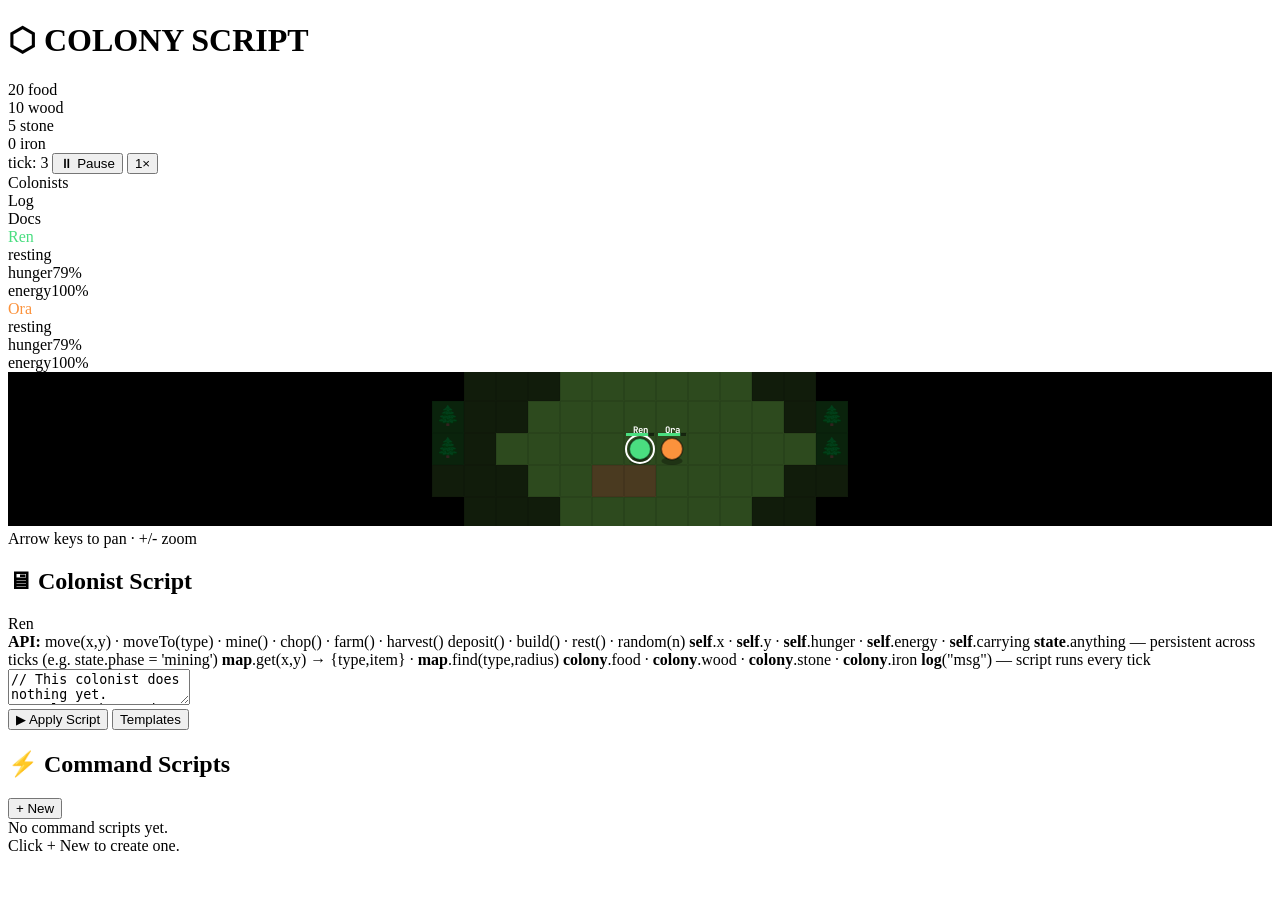
==== projects/lilDudes/index.html @ 081296b1 "updated lildudes index" ====
<!DOCTYPE html>
<html lang="en">
<head>
<meta charset="UTF-8">
<meta name="viewport" content="width=device-width, initial-scale=1.0">
<title>Colony Script</title>
<link rel="preconnect" href="https://fonts.googleapis.com">
<link href="https://fonts.googleapis.com/css2?family=JetBrains+Mono:wght@400;600&family=Syne:wght@400;700;800&display=swap" rel="stylesheet">
<link rel="stylesheet" href="style.css">
</head>
<body>

<div id="topbar">
  <h1>⬡ COLONY SCRIPT</h1>
  <div class="res-pill"><div class="dot" style="background:#fbbf24"></div><span id="res-food">0</span> food</div>
  <div class="res-pill"><div class="dot" style="background:#94a3b8"></div><span id="res-wood">0</span> wood</div>
  <div class="res-pill"><div class="dot" style="background:#60a5fa"></div><span id="res-stone">0</span> stone</div>
  <div class="res-pill"><div class="dot" style="background:#a78bfa"></div><span id="res-iron">0</span> iron</div>
  <span id="tick-display">tick: 0</span>
  <button class="btn" id="btn-pause">⏸ Pause</button>
  <button class="btn" id="btn-speed">1×</button>
</div>

<div id="main">
  <div id="sidebar">
    <div id="sidebar-tabs">
      <div class="stab active" data-tab="colonists">Colonists</div>
      <div class="stab" data-tab="log">Log</div>
      <div class="stab" data-tab="docs">Docs</div>
    </div>
    <div id="sidebar-content">
      <div id="tab-colonists"></div>
      <div id="tab-log" style="display:none"></div>
      <div id="tab-docs" style="display:none"></div>
    </div>
  </div>

  <div id="map-area">
    <div id="canvas-wrap">
      <canvas id="map"></canvas>
    </div>
    <div id="camera-hint">Arrow keys to pan · +/- zoom</div>
  </div>

  <div id="right-panel">
    <!-- Script Editor (top half) -->
    <div id="editor-panel">
      <div id="editor-header">
        <h2>🖥 Colonist Script</h2>
        <span id="editor-colonist-name">— none selected —</span>
      </div>
      <div class="api-hint">
<b>API:</b> move(x,y) · moveTo(type) · mine() · chop() · farm() · harvest()
deposit() · build() · rest() · random(n)
<b>self</b>.x · <b>self</b>.y · <b>self</b>.hunger · <b>self</b>.energy · <b>self</b>.carrying
<b>state</b>.anything — persistent across ticks (e.g. state.phase = 'mining')
<b>map</b>.get(x,y) → {type,item} · <b>map</b>.find(type,radius)
<b>colony</b>.food · <b>colony</b>.wood · <b>colony</b>.stone · <b>colony</b>.iron
<b>log</b>("msg") — script runs every tick
      </div>
      <textarea id="script-editor" spellcheck="false"></textarea>
      <div id="editor-footer">
        <button class="btn active" id="btn-apply">▶ Apply Script</button>
        <button class="btn" id="btn-template">Templates</button>
        <span id="run-status"></span>
      </div>
    </div>

    <!-- Command Scripts Panel (bottom half) -->
    <div id="cmd-panel">
      <div id="cmd-header">
        <h2>⚡ Command Scripts</h2>
        <button class="btn btn-sm" id="btn-new-cmd">+ New</button>
      </div>
      <div id="cmd-list"></div>
    </div>
  </div>
</div>

<!-- Command Script Modal -->
<div id="cmd-modal" style="display:none">
  <div id="cmd-modal-box">
    <div id="cmd-modal-header">
      <span id="cmd-modal-title">New Command Script</span>
      <button class="btn btn-sm" id="btn-cmd-close">✕</button>
    </div>
    <div id="cmd-modal-body">
      <input id="cmd-name-input" type="text" placeholder="Script name..." maxlength="30">
      <div id="cmd-colonist-picker">
        <div class="cmd-label">Assign colonists:</div>
        <div id="cmd-colonist-checkboxes"></div>
      </div>
      <textarea id="cmd-script-editor" spellcheck="false" placeholder="// Script runs instantly when executed
move(0, 0);
log('Reporting to base!');"></textarea>
      <div id="cmd-modal-footer">
        <button class="btn active" id="btn-cmd-save">Save</button>
        <button class="btn danger" id="btn-cmd-delete" style="display:none">Delete</button>
      </div>
    </div>
  </div>
</div>

<script src="./ver.4/game.js"></script>
<script src="./ver.4/colonists.js"></script>
<script src="./ver.4/scripting.js"></script>
<script src="./ver.4/templates.js"></script>
<script src="./ver.4/commands.js"></script>
<script src="./ver.4/docs.js"></script>
<script src="./ver.4/main.js"></script>
</body>
</html>
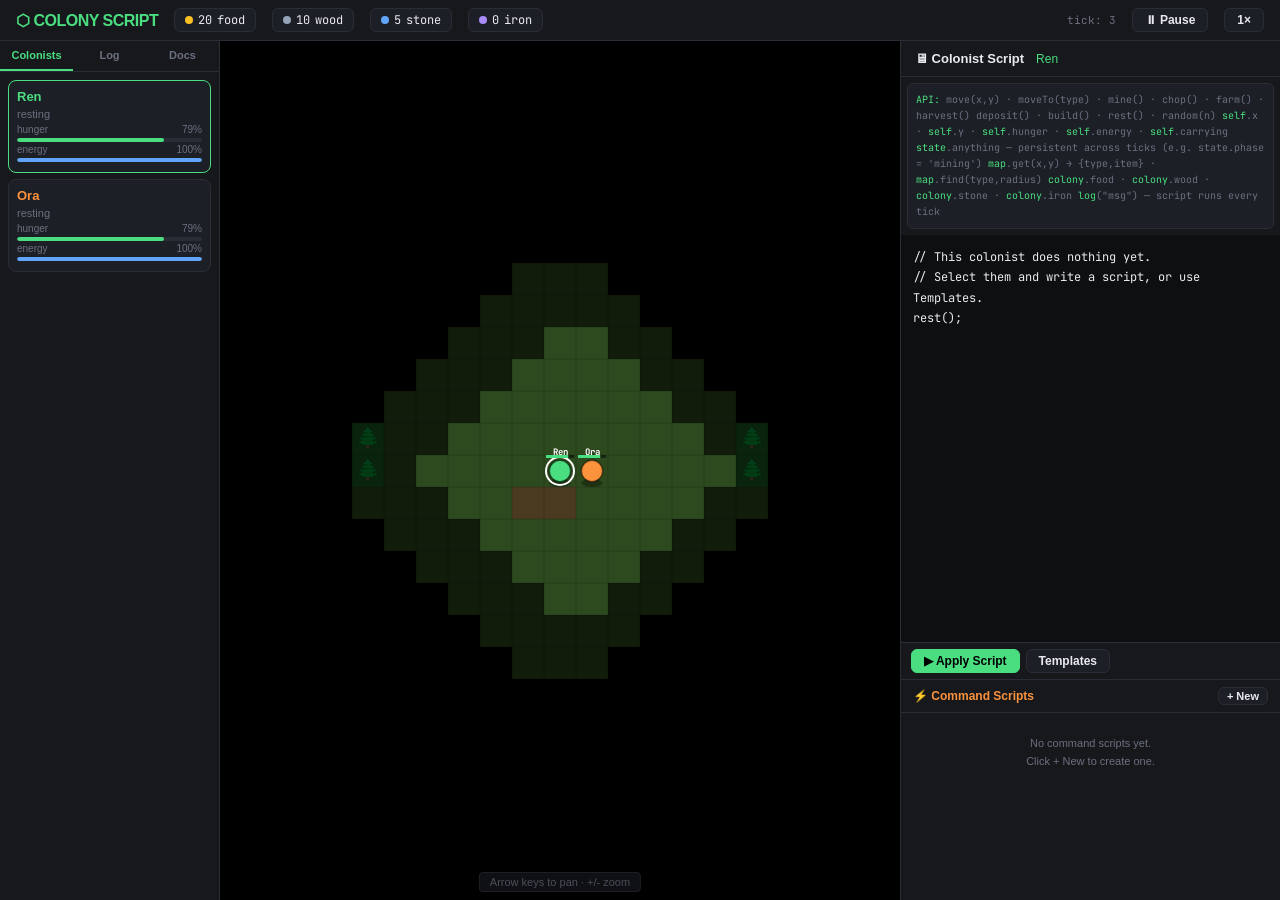
==== commit 8e7b9a9f: "fixed lil dudes style" ====
--- a/projects/lilDudes/index.html
+++ b/projects/lilDudes/index.html
@@ -6,7 +6,7 @@
 <title>Colony Script</title>
 <link rel="preconnect" href="https://fonts.googleapis.com">
 <link href="https://fonts.googleapis.com/css2?family=JetBrains+Mono:wght@400;600&family=Syne:wght@400;700;800&display=swap" rel="stylesheet">
-<link rel="stylesheet" href="style.css">
+<link rel="stylesheet" href="./ver.4/style.css">
 </head>
 <body>
 
--- a/projects/lilDudes/ver.4/style.css
+++ b/projects/lilDudes/ver.4/style.css
@@ -0,0 +1,96 @@
+*{margin:0;padding:0;box-sizing:border-box}
+:root{
+  --bg:#0e0f11;--surface:#16181c;--panel:#1c1f25;--border:#2a2d35;
+  --text:#e8eaf0;--muted:#6b7080;--accent:#4ade80;--accent2:#fb923c;
+  --danger:#f87171;--info:#60a5fa;--warn:#fbbf24;
+  --tile:32px;
+}
+body{background:var(--bg);color:var(--text);font-family:'Syne',sans-serif;height:100vh;display:flex;flex-direction:column;overflow:hidden;font-size:14px}
+#topbar{display:flex;align-items:center;gap:16px;padding:8px 16px;background:var(--surface);border-bottom:1px solid var(--border);flex-shrink:0}
+#topbar h1{font-size:16px;font-weight:800;color:var(--accent);letter-spacing:-0.5px}
+.res-pill{display:flex;align-items:center;gap:5px;background:var(--panel);border:1px solid var(--border);border-radius:6px;padding:3px 10px;font-family:'JetBrains Mono',monospace;font-size:12px}
+.res-pill .dot{width:8px;height:8px;border-radius:50%}
+#tick-display{margin-left:auto;font-family:'JetBrains Mono',monospace;font-size:11px;color:var(--muted)}
+.btn{background:var(--panel);border:1px solid var(--border);color:var(--text);border-radius:6px;padding:4px 12px;cursor:pointer;font-family:'Syne',sans-serif;font-size:12px;font-weight:700;transition:all .15s}
+.btn:hover{border-color:var(--accent);color:var(--accent)}
+.btn.active{background:var(--accent);color:#000;border-color:var(--accent)}
+.btn.danger{border-color:var(--danger);color:var(--danger)}
+#main{display:flex;flex:1;overflow:hidden}
+#sidebar{width:220px;flex-shrink:0;background:var(--surface);border-right:1px solid var(--border);display:flex;flex-direction:column;overflow:hidden}
+#sidebar-tabs{display:flex;border-bottom:1px solid var(--border)}
+.stab{flex:1;padding:8px;text-align:center;font-size:11px;font-weight:700;cursor:pointer;color:var(--muted);transition:.15s}
+.stab.active{color:var(--accent);border-bottom:2px solid var(--accent)}
+#sidebar-content{flex:1;overflow-y:auto;padding:8px}
+.colonist-card{background:var(--panel);border:1px solid var(--border);border-radius:8px;padding:8px;margin-bottom:6px;cursor:pointer;transition:.15s}
+.colonist-card:hover,.colonist-card.selected{border-color:var(--accent)}
+.col-name{font-weight:700;font-size:13px;margin-bottom:4px}
+.col-status{font-size:11px;color:var(--muted);margin-bottom:4px}
+.need-bar{height:4px;background:var(--border);border-radius:2px;margin-bottom:2px;overflow:hidden}
+.need-fill{height:100%;border-radius:2px;transition:width .5s}
+.need-label{display:flex;justify-content:space-between;font-size:10px;color:var(--muted);margin-bottom:3px}
+.log-entry{font-family:'JetBrains Mono',monospace;font-size:10px;padding:2px 0;border-bottom:1px solid var(--border);color:var(--muted)}
+.log-entry.error{color:var(--danger)}
+.log-entry.info{color:var(--info)}
+.log-entry.success{color:var(--accent)}
+#map-area{flex:1;display:flex;flex-direction:column;overflow:hidden;position:relative}
+#canvas-wrap{flex:1;overflow:hidden;display:flex;align-items:flex-start;justify-content:flex-start}
+canvas{image-rendering:pixelated;display:block}
+#camera-hint{position:absolute;bottom:8px;left:50%;transform:translateX(-50%);font-size:11px;color:var(--muted);background:var(--surface);border:1px solid var(--border);border-radius:4px;padding:3px 10px;pointer-events:none;opacity:0.7}
+#editor-header{padding:10px 14px;border-bottom:1px solid var(--border);display:flex;align-items:center;gap:8px}
+#editor-header h2{font-size:13px;font-weight:700}
+#editor-colonist-name{font-size:12px;color:var(--accent);margin-left:4px}
+#editor-footer{padding:6px 10px;border-top:1px solid var(--border);display:flex;gap:6px;align-items:center}
+#run-status{font-size:11px;color:var(--muted);margin-left:auto}
+.api-hint{background:var(--panel);border:1px solid var(--border);border-radius:6px;padding:8px;margin:6px;font-family:'JetBrains Mono',monospace;font-size:10px;color:var(--muted);line-height:1.6}
+.api-hint b{color:var(--accent);font-weight:400}
+
+/* ─── RIGHT PANEL SPLIT ──────────────────────────────────────────────────────── */
+#right-panel{width:380px;flex-shrink:0;display:flex;flex-direction:column;background:var(--surface);border-left:1px solid var(--border)}
+#editor-panel{display:flex;flex-direction:column;flex:1;min-height:0;border-bottom:1px solid var(--border)}
+#script-editor{flex:1;min-height:0;background:var(--bg);font-family:'JetBrains Mono',monospace;font-size:12px;color:var(--text);border:none;outline:none;resize:none;padding:12px;line-height:1.7;tab-size:2}
+
+/* ─── COMMAND SCRIPTS PANEL ─────────────────────────────────────────────────── */
+#cmd-panel{height:220px;flex-shrink:0;display:flex;flex-direction:column;overflow:hidden}
+#cmd-header{display:flex;align-items:center;justify-content:space-between;padding:7px 12px;border-bottom:1px solid var(--border);flex-shrink:0}
+#cmd-header h2{font-size:12px;font-weight:700;color:var(--accent2)}
+.btn-sm{padding:2px 8px;font-size:11px}
+#cmd-list{flex:1;overflow-y:auto;padding:6px 8px;display:flex;flex-direction:column;gap:4px}
+.cmd-empty{font-size:11px;color:var(--muted);text-align:center;padding:16px 8px;line-height:1.6}
+.cmd-row{display:flex;align-items:center;gap:6px;background:var(--panel);border:1px solid var(--border);border-radius:6px;padding:6px 8px}
+.cmd-row:hover{border-color:var(--accent2)}
+.cmd-row-info{flex:1;min-width:0}
+.cmd-row-name{font-size:12px;font-weight:700;color:var(--text)}
+.cmd-row-assigned{font-size:10px;color:var(--muted);white-space:nowrap;overflow:hidden;text-overflow:ellipsis}
+.cmd-row-actions{display:flex;gap:4px;flex-shrink:0}
+
+/* ─── COMMAND MODAL ──────────────────────────────────────────────────────────── */
+#cmd-modal{display:none;position:fixed;inset:0;background:rgba(0,0,0,0.7);z-index:200;align-items:center;justify-content:center}
+#cmd-modal-box{background:var(--surface);border:1px solid var(--border);border-radius:10px;width:460px;max-height:80vh;display:flex;flex-direction:column;overflow:hidden}
+#cmd-modal-header{display:flex;align-items:center;justify-content:space-between;padding:10px 14px;border-bottom:1px solid var(--border);font-weight:700;font-size:13px}
+#cmd-modal-body{display:flex;flex-direction:column;flex:1;overflow:hidden;padding:12px;gap:8px}
+#cmd-name-input{background:var(--bg);border:1px solid var(--border);border-radius:5px;color:var(--text);font-family:'JetBrains Mono',monospace;font-size:12px;padding:6px 10px;outline:none;width:100%}
+#cmd-name-input:focus{border-color:var(--accent)}
+#cmd-colonist-picker{background:var(--panel);border:1px solid var(--border);border-radius:5px;padding:6px 10px}
+.cmd-label{font-size:10px;color:var(--muted);margin-bottom:5px;font-weight:700;text-transform:uppercase;letter-spacing:.05em}
+#cmd-colonist-checkboxes{display:flex;flex-wrap:wrap;gap:6px}
+.cmd-check-label{display:flex;align-items:center;gap:3px;font-size:11px;cursor:pointer;background:var(--bg);border:1px solid var(--border);border-radius:4px;padding:3px 7px}
+.cmd-check-label input{accent-color:var(--accent);margin:0}
+#cmd-script-editor{flex:1;min-height:120px;background:var(--bg);font-family:'JetBrains Mono',monospace;font-size:12px;color:var(--text);border:1px solid var(--border);border-radius:5px;outline:none;resize:none;padding:10px;line-height:1.7}
+#cmd-script-editor:focus{border-color:var(--accent)}
+#cmd-modal-footer{display:flex;gap:6px}
+
+/* ─── DOCS TAB ───────────────────────────────────────────────────────────────── */
+.docs-content{padding:8px 4px;display:flex;flex-direction:column;gap:10px}
+.docs-section{background:var(--panel);border:1px solid var(--border);border-radius:6px;padding:8px 10px}
+.docs-heading{font-size:11px;font-weight:700;color:var(--accent);margin-bottom:6px;letter-spacing:.04em}
+.docs-p{font-size:10px;color:var(--muted);line-height:1.6}
+.docs-p b{color:var(--text)}
+.docs-table{display:flex;flex-direction:column;gap:3px}
+.docs-row{display:flex;gap:8px;font-size:10px;line-height:1.5;align-items:baseline}
+.docs-row code{color:var(--accent);font-family:'JetBrains Mono',monospace;font-size:10px;white-space:nowrap;flex-shrink:0}
+.docs-row span{color:var(--muted);flex:1}
+.docs-row span code{font-size:9px}
+
+/* ─── COLONIST NAME COLORS ───────────────────────────────────────────────────── */
+.col-name{font-weight:700;font-size:13px;margin-bottom:4px}
+.docs-pre{background:var(--bg);border:1px solid var(--border);border-radius:4px;padding:6px 8px;font-family:'JetBrains Mono',monospace;font-size:9px;color:var(--accent);line-height:1.6;overflow-x:auto;white-space:pre;margin-top:4px}
